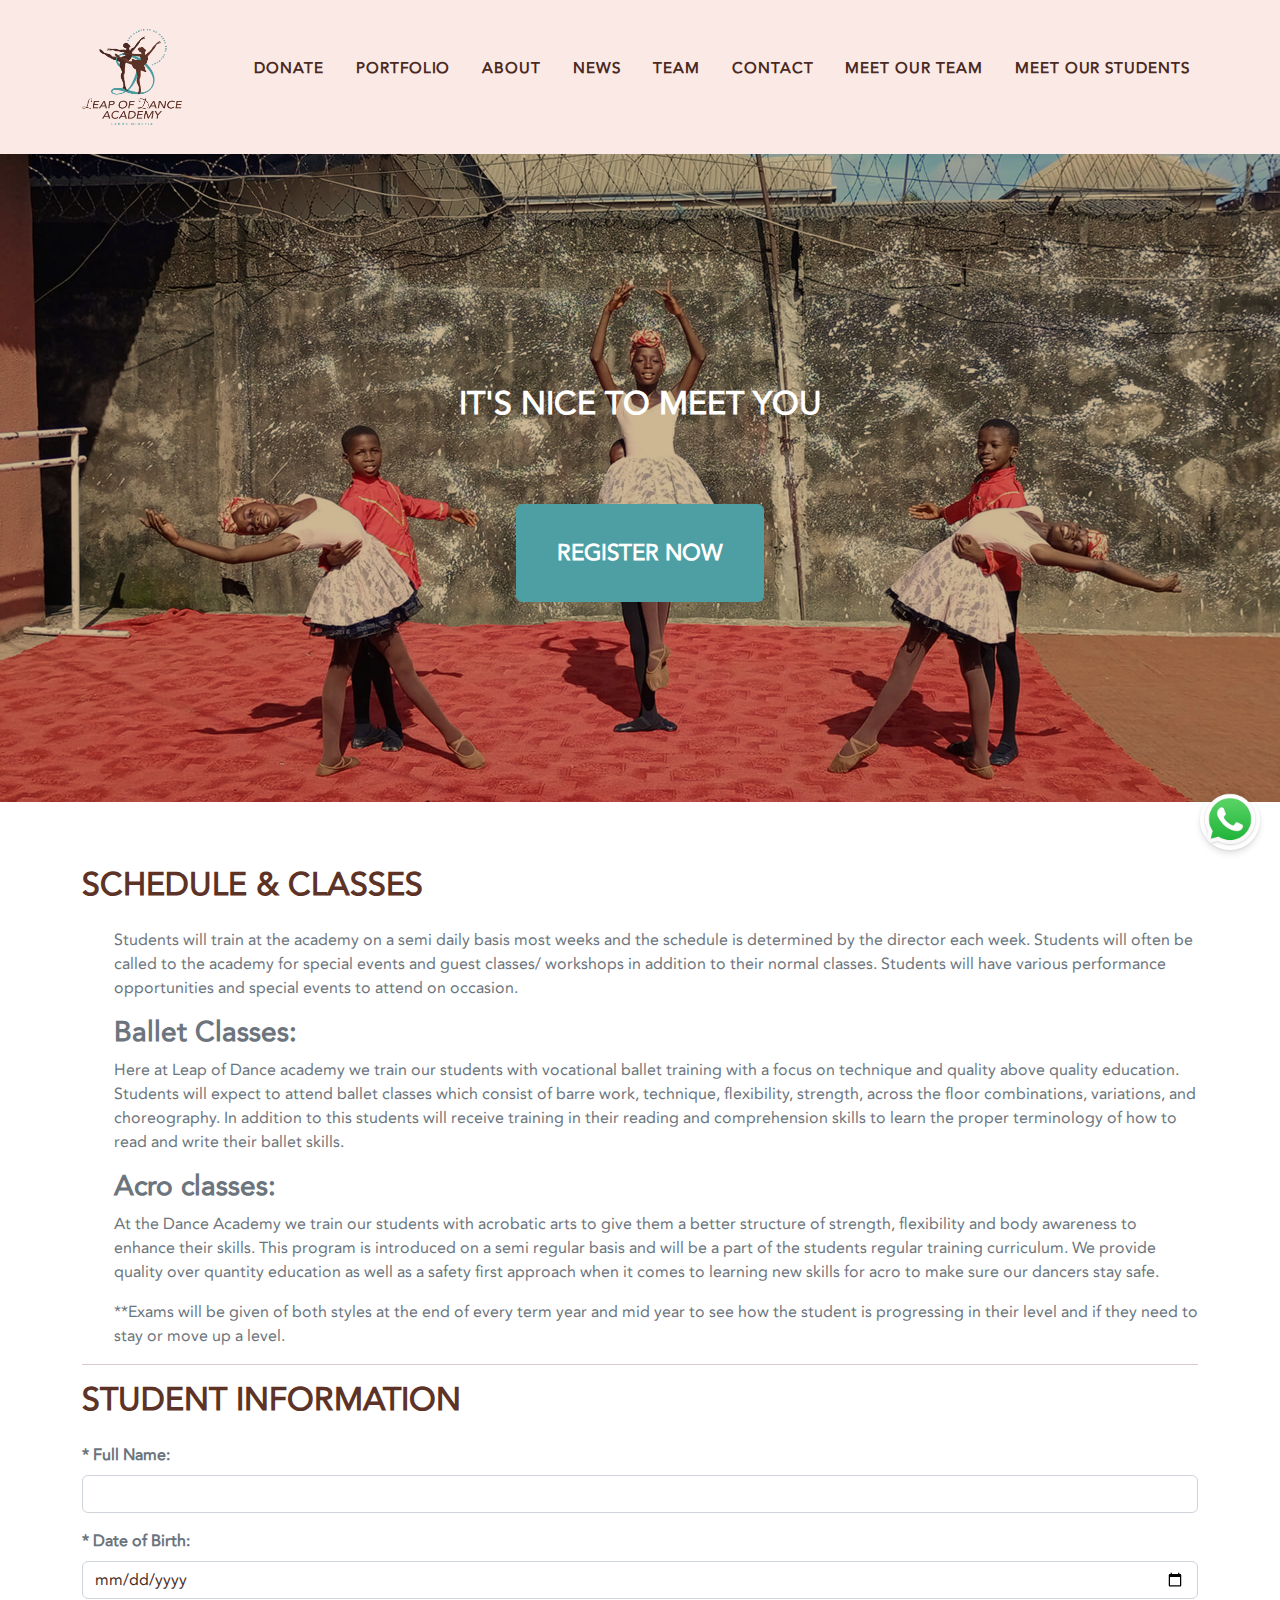
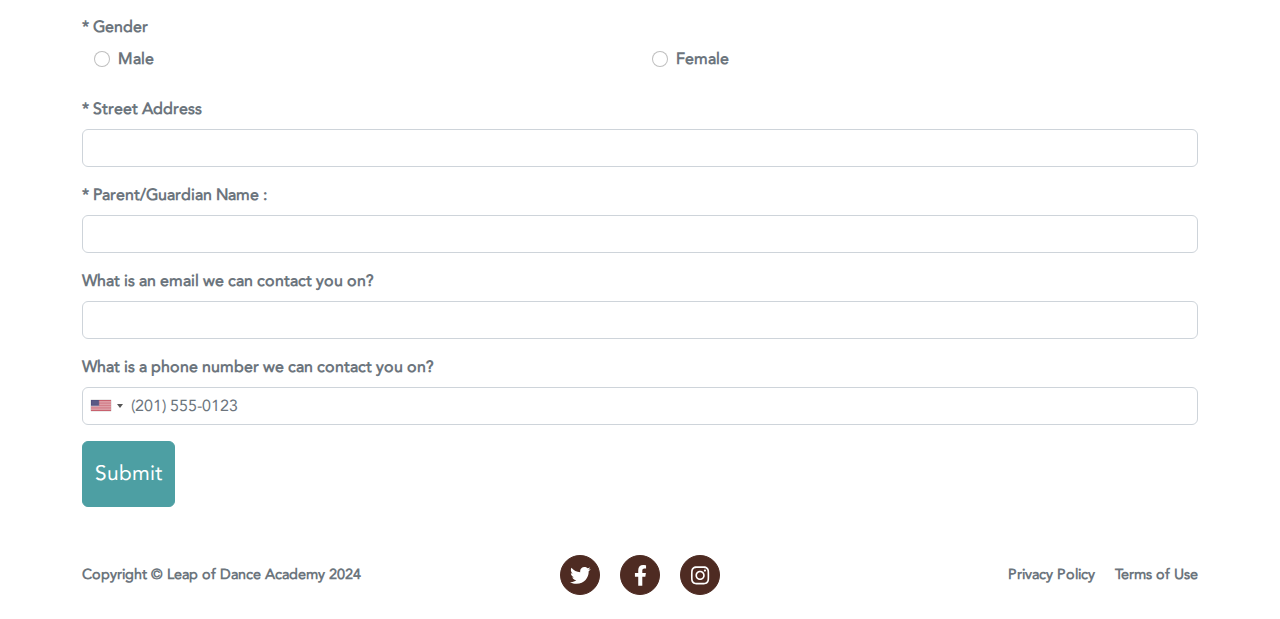
==== register.html @ f59e58b4 "first commit" ====
<!DOCTYPE html>
<html lang="en">
  <head>
    <meta charset="utf-8" />
    <meta
      name="viewport"
      content="width=device-width, initial-scale=1, shrink-to-fit=no"
    />
    <meta name="description" content="" />
    <meta name="author" content="" />
    <title>Leap of Dance Academy</title>
    <!-- Favicon-->
    <link rel="icon" type="image/x-icon" href="assets/Icon-01.ico" />
    <!-- Font Awesome icons (free version)-->
    <script src="js/all.js"></script>
    <!-- <script
      src="https://www.paypalobjects.com/donate/sdk/donate-sdk.js"
      charset="UTF-8"
    ></script> -->
    <!-- Google fonts-->
    <!-- Core theme CSS (includes Bootstrap)-->
    <link href="css/intlTelInput.css" rel="stylesheet" />
    <link href="css/bootstrap.min.css" rel="stylesheet" />
    <link href="css/styles.css" rel="stylesheet" />
  </head>
  <body id="page-top">

    <!-- Navigation-->
    <nav class="navbar navbar-expand-lg navbar-dark fixed-top" id="mainNav">
      <div class="container">
        <a class="navbar-brand" href="index.html#page-top"
          ><img src="assets/img/Leap of dance Logo Vertical.png" id="responsive-img" alt="..."
        /></a>
        <button
          class="navbar-toggler"
          type="button"
          data-bs-toggle="collapse"
          data-bs-target="#navbarResponsive"
          aria-controls="navbarResponsive"
          aria-expanded="false"
          aria-label="Toggle navigation"
        >
          Menu
          <i class="fas fa-bars ms-1"></i>
        </button>
        <div class="collapse navbar-collapse" id="navbarResponsive">
          <ul class="navbar-nav text-uppercase ms-auto py-4 py-lg-0">
            <li class="nav-item">
              <a class="nav-link" href="index.html#donate">Donate</a>
            </li>
            <li class="nav-item">
              <a class="nav-link" href="index.html#portfolio">Portfolio</a>
            </li>
            <li class="nav-item">
              <a class="nav-link" href="index.html#about">About</a>
            </li>
            <li class="nav-item">
              <a class="nav-link" href="index.html#news">News</a>
            </li>
            <li class="nav-item">
              <a class="nav-link" href="index.html#team">Team</a>
            </li>
            <li class="nav-item">
              <a class="nav-link" href="index.html#contact">Contact</a>
            </li>
            <li class="nav-item">
              <a class="nav-link" href="teamGallery.html">Meet Our Team</a>
            </li>
            <li class="nav-item">
              <a class="nav-link" href="studentGallery.html"
                >Meet Our Students</a
              >
            </li>

            <!-- <div id="paypal-donate-button-container"></div> -->
          </ul>
        </div>
      </div>
    </nav>
    <!-- Masthead-->
    <header class="masthead">
      <div class="container">
        <div class="masthead-heading text-uppercase">It's Nice To Meet You</div>
        <a class="btn btn-primary btn-xl text-uppercase" href="#registration"
          >Register Now</a
        >
      </div>
    </header>
    <!-- registration-->
    <section class="page-section" id="registration">
      <div class="container mt-5">
        <h2 class="mb-4">SCHEDULE & CLASSES</h2>
        <div class="form-group">
          <ul class="noBulletPoint">
            <li>
              <span class="simplefont">
                Students will train at the academy on a semi daily basis most
                weeks and the schedule is determined by the director each week.
                Students will often be called to the academy for special events
                and guest classes/ workshops in addition to their normal
                classes. Students will have various performance opportunities
                and special events to attend on occasion.
              </span>
            </li>
            <li>
              <h3>Ballet Classes:</h3>
              <span class="simplefont">
                Here at Leap of Dance academy we train our students with
                vocational ballet training with a focus on technique and quality
                above quality education. Students will expect to attend ballet
                classes which consist of barre work, technique, flexibility,
                strength, across the floor combinations, variations, and
                choreography. In addition to this students will receive training
                in their reading and comprehension skills to learn the proper
                terminology of how to read and write their ballet skills.
              </span>
            </li>

            <li>
              <h3>Acro classes:</h3>
              <span class="simplefont"
                >At the Dance Academy we train our students with acrobatic arts
                to give them a better structure of strength, flexibility and
                body awareness to enhance their skills. This program is
                introduced on a semi regular basis and will be a part of the
                students regular training curriculum. We provide quality over
                quantity education as well as a safety first approach when it
                comes to learning new skills for acro to make sure our dancers
                stay safe.
              </span>
            </li>
            <li>
              <span class="simplefont"
                >**Exams will be given of both styles at the end of every term
                year and mid year to see how the student is progressing in their
                level and if they need to stay or move up a level.
              </span>
            </li>
          </ul>
        </div>
        <hr />

        <h2 class="mb-4">STUDENT INFORMATION</h2>
        <form id="registrationform">
          <div class="form-group">
            <label for="name">* Full Name:</label>
            <input
              type="text"
              class="form-control"
              id="name"
              name="name"
              required
            />
          </div>
          <div class="form-group">
            <label for="DOB">* Date of Birth:</label>
            <input
              type="date"
              class="form-control"
              id="DOB"
              name="DOB"
              required
            />
          </div>

          <div class="form-group">
            <label> * Gender</label>
            <div class="container">
              <div class="row">
                <div class="col">
                  <div class="form-check">
                    <input
                      class="form-check-input"
                      type="radio"
                      name="Gender"
                      id="Male"
                      value="Male"
                      required
                    />
                    <label class="form-check-label" for="Male">Male</label>
                  </div>
                </div>
                <div class="col">
                  <div class="form-check">
                    <input
                      class="form-check-input"
                      type="radio"
                      name="Gender"
                      id="Female"
                      value="Female"
                      required
                    />
                    <label class="form-check-label" for="Female">Female</label>
                  </div>
                </div>
              </div>
            </div>
          </div>
          <div class="form-group">
            <label for="streetAddress">* Street Address</label>
            <input
              type="text"
              class="form-control"
              id="streetAddress"
              name="streetAddress"
              required
            />
          </div>

          <div class="form-group">
            <label for="ParentName">* Parent/Guardian Name :</label>
            <input
              type="text"
              class="form-control"
              id="ParentName"
              name="ParentName"
              required
            />
          </div>

          <div class="form-group">
            <label for="email"> What is an email we can contact you on?</label>
            <input
              type="email"
              class="form-control"
              id="email"
              name="email"
              required
            />
          </div>
          <div class="form-group">
            <label for="phone">
              What is a phone number we can contact you on?</label
            >
            <input
              type="text"
              class="form-control"
              id="phone"
              name="phone"
              required
            />
          </div>

          <!-- <div class="form-group">
                <label for="status">Status</label>
                <select class="form-control" id="status" name="status" required>
                    <option value="1">Read</option>
                    <option value="0">Not Read</option>
                </select>
            </div> -->
          <button type="submit" class="btn btn-primary">Submit</button>
        </form>
        <div id="responseMessage" class="mt-2"></div>
      </div>
    </section>

    <!-- Footer-->
    <footer class="footer py-4">
      <div class="container">
        <div class="row align-items-center">
          <div class="col-lg-4 text-lg-start black">
            Copyright &copy; Leap of Dance Academy 2024
          </div>
          <div class="col-lg-4 my-3 my-lg-0">
            <a
              class="btn btn-dark btn-social mx-2"
              href="https://x.com/leapofdanceaca1?s=11"
              aria-label="Twitter"
              ><i class="fab fa-twitter"></i
            ></a>
            <a
              class="btn btn-dark btn-social mx-2"
              href="https://www.facebook.com/share/KMZRRxJsvQS4gWeC/?mibextid=LQQJ4d"
              aria-label="Facebook"
              ><i class="fab fa-facebook-f"></i
            ></a>
            <a
              class="btn btn-dark btn-social mx-2"
              href="https://www.instagram.com/leapofdanceacademy?igsh=ZXJoa245aWFvaXF5"
              aria-label="instagram"
              ><i class="fab fa-instagram"></i
            ></a>
          </div>
          <div class="col-lg-4 text-lg-end">
            <a
              class="link-dark text-decoration-none me-3 black"
              href="index.html#!"
              >Privacy Policy</a
            >
            <a class="link-dark text-decoration-none black" href="index.html#!"
              >Terms of Use</a
            >
          </div>
        </div>
      </div>
    </footer>
    <div id="whatsapp-button">
      <a
        href="https://wa.me/+2347011427873?text=Hello%20there!"
        target="_blank"
      >
        <img src="assets/img/WhatsApp_icon.png" alt="WhatsApp" />
      </a>
    </div>
    <!-- Bootstrap core JS-->
    <script src="js/jquery-3.5.1.slim.min.js"></script>
    <script src="js/popper.min.js"></script>
    <script src="js/bootstrap.min.js"></script>
    <script src="js/bootstrap.bundle.min.js"></script>
    <script src="js/intlTelInput.min.js"></script>
    <script src="js/jquery.min.js"></script>

    <!-- Core theme JS-->
    <script src="js/scripts.js"></script>
    <!-- * * * * * * * * * * * * * * * * * * * * * * * * * * * * * * * * * * * * * * * *-->
    <!-- * *                               SB Forms JS                               * *-->
    <!-- * * Activate your form at https://startbootstrap.com/solution/contact-forms * *-->
    <!-- * * * * * * * * * * * * * * * * * * * * * * * * * * * * * * * * * * * * * * * *-->
    <!-- <script src="js/sb-forms-0.4.1.js"></script> -->
    <script src="js/sweetalert2@11.js"></script>

    <script>
      $(document).ready(function () {
        $("#registrationform").on("submit", function (event) {
          event.preventDefault();
          $.ajax({
            url: "php/registrationInsert.php",
            type: "post",
            data: {
              Name: $("#name").val(),
              DOB: $("#DOB").val(),
              gender: $("input[name='Gender']:checked").val(),
              streetAddress: $("#streetAddress").val(),
              parentName: $("#ParentName").val(),
              email: $("#email").val(),
              phone:
                "+" +
                phoneInput.getSelectedCountryData().dialCode+" " +
                $("#phone").val(),
              status: 0,
            },
            success: function (response) {
              $("#responseMessage").html(
                '<div class="alert alert-success">Your request has been sent successfully.</div>'
              );
              // alert(response);

              let msg =
              JSON.parse(response).status == "success"
                  ? "Thank you for Registering."
                  : "A problem has occurred.";
              Swal.fire({
                title: "Hello "+ $("#name").val(),
                text: msg,
                icon: response.status,
                confirmButtonColor: "#4d9fa3",
              });
              $("#registrationform")[0].reset();

              // setTimeout(function() {
              //     window.location.href = 'index.html';
              // }, 3000);
            },
            error: function (err) {
              // alert(err);
              Swal.fire({
                icon: "error",
                title: "Oops...",
                text: "Something went wrong!",
              });
              $("#responseMessage").html(
                '<div class="alert alert-danger">There was an error submitting your request. Please try again.</div>'
              );
            },
          });
        });
      });
    </script>

    <script>
      const phoneInputField = document.querySelector("#phone");
      const phoneInput = window.intlTelInput(phoneInputField, {
        utilsScript: "js/utils.js",
      });
    </script>
  </body>
</html>
---- css/intlTelInput.css ----
.iti {
  position: relative;
  display: inline-block; }
  .iti * {
    box-sizing: border-box;
    -moz-box-sizing: border-box; }
  .iti__hide {
    display: none; }
  .iti__v-hide {
    visibility: hidden; }
  .iti input, .iti input[type=text], .iti input[type=tel] {
    position: relative;
    z-index: 0;
    margin-top: 0 !important;
    margin-bottom: 0 !important;
    padding-right: 36px;
    margin-right: 0; }
  .iti__flag-container {
    position: absolute;
    top: 0;
    bottom: 0;
    right: 0;
    padding: 1px; }
  .iti__selected-flag {
    z-index: 1;
    position: relative;
    display: flex;
    align-items: center;
    height: 100%;
    padding: 0 6px 0 8px; }
  .iti__arrow {
    margin-left: 6px;
    width: 0;
    height: 0;
    border-left: 3px solid transparent;
    border-right: 3px solid transparent;
    border-top: 4px solid #555; }
    .iti__arrow--up {
      border-top: none;
      border-bottom: 4px solid #555; }
  .iti__country-list {
    position: absolute;
    z-index: 2;
    list-style: none;
    text-align: left;
    padding: 0;
    margin: 0 0 0 -1px;
    box-shadow: 1px 1px 4px rgba(0, 0, 0, 0.2);
    background-color: white;
    border: 1px solid #CCC;
    white-space: nowrap;
    max-height: 200px;
    overflow-y: scroll;
    -webkit-overflow-scrolling: touch; }
    .iti__country-list--dropup {
      bottom: 100%;
      margin-bottom: -1px; }
    @media (max-width: 500px) {
      .iti__country-list {
        white-space: normal; } }
  .iti__flag-box {
    display: inline-block;
    width: 20px; }
  .iti__divider {
    padding-bottom: 5px;
    margin-bottom: 5px;
    border-bottom: 1px solid #CCC; }
  .iti__country {
    padding: 5px 10px;
    outline: none; }
  .iti__dial-code {
    color: #999; }
  .iti__country.iti__highlight {
    background-color: rgba(0, 0, 0, 0.05); }
  .iti__flag-box, .iti__country-name, .iti__dial-code {
    vertical-align: middle; }
  .iti__flag-box, .iti__country-name {
    margin-right: 6px; }
  .iti--allow-dropdown input, .iti--allow-dropdown input[type=text], .iti--allow-dropdown input[type=tel], .iti--separate-dial-code input, .iti--separate-dial-code input[type=text], .iti--separate-dial-code input[type=tel] {
    padding-right: 6px;
    padding-left: 52px;
    margin-left: 0; }
  .iti--allow-dropdown .iti__flag-container, .iti--separate-dial-code .iti__flag-container {
    right: auto;
    left: 0; }
  .iti--allow-dropdown .iti__flag-container:hover {
    cursor: pointer; }
    .iti--allow-dropdown .iti__flag-container:hover .iti__selected-flag {
      background-color: rgba(0, 0, 0, 0.05); }
  .iti--allow-dropdown input[disabled] + .iti__flag-container:hover,
  .iti--allow-dropdown input[readonly] + .iti__flag-container:hover {
    cursor: default; }
    .iti--allow-dropdown input[disabled] + .iti__flag-container:hover .iti__selected-flag,
    .iti--allow-dropdown input[readonly] + .iti__flag-container:hover .iti__selected-flag {
      background-color: transparent; }
  .iti--separate-dial-code .iti__selected-flag {
    background-color: rgba(0, 0, 0, 0.05); }
  .iti--separate-dial-code .iti__selected-dial-code {
    margin-left: 6px; }
  .iti--container {
    position: absolute;
    top: -1000px;
    left: -1000px;
    z-index: 1060;
    padding: 1px; }
    .iti--container:hover {
      cursor: pointer; }

.iti-mobile .iti--container {
  top: 30px;
  bottom: 30px;
  left: 30px;
  right: 30px;
  position: fixed; }

.iti-mobile .iti__country-list {
  max-height: 100%;
  width: 100%; }

.iti-mobile .iti__country {
  padding: 10px 10px;
  line-height: 1.5em; }

.iti__flag {
  width: 20px; }
  .iti__flag.iti__be {
    width: 18px; }
  .iti__flag.iti__ch {
    width: 15px; }
  .iti__flag.iti__mc {
    width: 19px; }
  .iti__flag.iti__ne {
    width: 18px; }
  .iti__flag.iti__np {
    width: 13px; }
  .iti__flag.iti__va {
    width: 15px; }
  @media (-webkit-min-device-pixel-ratio: 2), (min-resolution: 192dpi) {
    .iti__flag {
      background-size: 5652px 15px; } }
  .iti__flag.iti__ac {
    height: 10px;
    background-position: 0px 0px; }
  .iti__flag.iti__ad {
    height: 14px;
    background-position: -22px 0px; }
  .iti__flag.iti__ae {
    height: 10px;
    background-position: -44px 0px; }
  .iti__flag.iti__af {
    height: 14px;
    background-position: -66px 0px; }
  .iti__flag.iti__ag {
    height: 14px;
    background-position: -88px 0px; }
  .iti__flag.iti__ai {
    height: 10px;
    background-position: -110px 0px; }
  .iti__flag.iti__al {
    height: 15px;
    background-position: -132px 0px; }
  .iti__flag.iti__am {
    height: 10px;
    background-position: -154px 0px; }
  .iti__flag.iti__ao {
    height: 14px;
    background-position: -176px 0px; }
  .iti__flag.iti__aq {
    height: 14px;
    background-position: -198px 0px; }
  .iti__flag.iti__ar {
    height: 13px;
    background-position: -220px 0px; }
  .iti__flag.iti__as {
    height: 10px;
    background-position: -242px 0px; }
  .iti__flag.iti__at {
    height: 14px;
    background-position: -264px 0px; }
  .iti__flag.iti__au {
    height: 10px;
    background-position: -286px 0px; }
  .iti__flag.iti__aw {
    height: 14px;
    background-position: -308px 0px; }
  .iti__flag.iti__ax {
    height: 13px;
    background-position: -330px 0px; }
  .iti__flag.iti__az {
    height: 10px;
    background-position: -352px 0px; }
  .iti__flag.iti__ba {
    height: 10px;
    background-position: -374px 0px; }
  .iti__flag.iti__bb {
    height: 14px;
    background-position: -396px 0px; }
  .iti__flag.iti__bd {
    height: 12px;
    background-position: -418px 0px; }
  .iti__flag.iti__be {
    height: 15px;
    background-position: -440px 0px; }
  .iti__flag.iti__bf {
    height: 14px;
    background-position: -460px 0px; }
  .iti__flag.iti__bg {
    height: 12px;
    background-position: -482px 0px; }
  .iti__flag.iti__bh {
    height: 12px;
    background-position: -504px 0px; }
  .iti__flag.iti__bi {
    height: 12px;
    background-position: -526px 0px; }
  .iti__flag.iti__bj {
    height: 14px;
    background-position: -548px 0px; }
  .iti__flag.iti__bl {
    height: 14px;
    background-position: -570px 0px; }
  .iti__flag.iti__bm {
    height: 10px;
    background-position: -592px 0px; }
  .iti__flag.iti__bn {
    height: 10px;
    background-position: -614px 0px; }
  .iti__flag.iti__bo {
    height: 14px;
    background-position: -636px 0px; }
  .iti__flag.iti__bq {
    height: 14px;
    background-position: -658px 0px; }
  .iti__flag.iti__br {
    height: 14px;
    background-position: -680px 0px; }
  .iti__flag.iti__bs {
    height: 10px;
    background-position: -702px 0px; }
  .iti__flag.iti__bt {
    height: 14px;
    background-position: -724px 0px; }
  .iti__flag.iti__bv {
    height: 15px;
    background-position: -746px 0px; }
  .iti__flag.iti__bw {
    height: 14px;
    background-position: -768px 0px; }
  .iti__flag.iti__by {
    height: 10px;
    background-position: -790px 0px; }
  .iti__flag.iti__bz {
    height: 14px;
    background-position: -812px 0px; }
  .iti__flag.iti__ca {
    height: 10px;
    background-position: -834px 0px; }
  .iti__flag.iti__cc {
    height: 10px;
    background-position: -856px 0px; }
  .iti__flag.iti__cd {
    height: 15px;
    background-position: -878px 0px; }
  .iti__flag.iti__cf {
    height: 14px;
    background-position: -900px 0px; }
  .iti__flag.iti__cg {
    height: 14px;
    background-position: -922px 0px; }
  .iti__flag.iti__ch {
    height: 15px;
    background-position: -944px 0px; }
  .iti__flag.iti__ci {
    height: 14px;
    background-position: -961px 0px; }
  .iti__flag.iti__ck {
    height: 10px;
    background-position: -983px 0px; }
  .iti__flag.iti__cl {
    height: 14px;
    background-position: -1005px 0px; }
  .iti__flag.iti__cm {
    height: 14px;
    background-position: -1027px 0px; }
  .iti__flag.iti__cn {
    height: 14px;
    background-position: -1049px 0px; }
  .iti__flag.iti__co {
    height: 14px;
    background-position: -1071px 0px; }
  .iti__flag.iti__cp {
    height: 14px;
    background-position: -1093px 0px; }
  .iti__flag.iti__cr {
    height: 12px;
    background-position: -1115px 0px; }
  .iti__flag.iti__cu {
    height: 10px;
    background-position: -1137px 0px; }
  .iti__flag.iti__cv {
    height: 12px;
    background-position: -1159px 0px; }
  .iti__flag.iti__cw {
    height: 14px;
    background-position: -1181px 0px; }
  .iti__flag.iti__cx {
    height: 10px;
    background-position: -1203px 0px; }
  .iti__flag.iti__cy {
    height: 14px;
    background-position: -1225px 0px; }
  .iti__flag.iti__cz {
    height: 14px;
    background-position: -1247px 0px; }
  .iti__flag.iti__de {
    height: 12px;
    background-position: -1269px 0px; }
  .iti__flag.iti__dg {
    height: 10px;
    background-position: -1291px 0px; }
  .iti__flag.iti__dj {
    height: 14px;
    background-position: -1313px 0px; }
  .iti__flag.iti__dk {
    height: 15px;
    background-position: -1335px 0px; }
  .iti__flag.iti__dm {
    height: 10px;
    background-position: -1357px 0px; }
  .iti__flag.iti__do {
    height: 14px;
    background-position: -1379px 0px; }
  .iti__flag.iti__dz {
    height: 14px;
    background-position: -1401px 0px; }
  .iti__flag.iti__ea {
    height: 14px;
    background-position: -1423px 0px; }
  .iti__flag.iti__ec {
    height: 14px;
    background-position: -1445px 0px; }
  .iti__flag.iti__ee {
    height: 13px;
    background-position: -1467px 0px; }
  .iti__flag.iti__eg {
    height: 14px;
    background-position: -1489px 0px; }
  .iti__flag.iti__eh {
    height: 10px;
    background-position: -1511px 0px; }
  .iti__flag.iti__er {
    height: 10px;
    background-position: -1533px 0px; }
  .iti__flag.iti__es {
    height: 14px;
    background-position: -1555px 0px; }
  .iti__flag.iti__et {
    height: 10px;
    background-position: -1577px 0px; }
  .iti__flag.iti__eu {
    height: 14px;
    background-position: -1599px 0px; }
  .iti__flag.iti__fi {
    height: 12px;
    background-position: -1621px 0px; }
  .iti__flag.iti__fj {
    height: 10px;
    background-position: -1643px 0px; }
  .iti__flag.iti__fk {
    height: 10px;
    background-position: -1665px 0px; }
  .iti__flag.iti__fm {
    height: 11px;
    background-position: -1687px 0px; }
  .iti__flag.iti__fo {
    height: 15px;
    background-position: -1709px 0px; }
  .iti__flag.iti__fr {
    height: 14px;
    background-position: -1731px 0px; }
  .iti__flag.iti__ga {
    height: 15px;
    background-position: -1753px 0px; }
  .iti__flag.iti__gb {
    height: 10px;
    background-position: -1775px 0px; }
  .iti__flag.iti__gd {
    height: 12px;
    background-position: -1797px 0px; }
  .iti__flag.iti__ge {
    height: 14px;
    background-position: -1819px 0px; }
  .iti__flag.iti__gf {
    height: 14px;
    background-position: -1841px 0px; }
  .iti__flag.iti__gg {
    height: 14px;
    background-position: -1863px 0px; }
  .iti__flag.iti__gh {
    height: 14px;
    background-position: -1885px 0px; }
  .iti__flag.iti__gi {
    height: 10px;
    background-position: -1907px 0px; }
  .iti__flag.iti__gl {
    height: 14px;
    background-position: -1929px 0px; }
  .iti__flag.iti__gm {
    height: 14px;
    background-position: -1951px 0px; }
  .iti__flag.iti__gn {
    height: 14px;
    background-position: -1973px 0px; }
  .iti__flag.iti__gp {
    height: 14px;
    background-position: -1995px 0px; }
  .iti__flag.iti__gq {
    height: 14px;
    background-position: -2017px 0px; }
  .iti__flag.iti__gr {
    height: 14px;
    background-position: -2039px 0px; }
  .iti__flag.iti__gs {
    height: 10px;
    background-position: -2061px 0px; }
  .iti__flag.iti__gt {
    height: 13px;
    background-position: -2083px 0px; }
  .iti__flag.iti__gu {
    height: 11px;
    background-position: -2105px 0px; }
  .iti__flag.iti__gw {
    height: 10px;
    background-position: -2127px 0px; }
  .iti__flag.iti__gy {
    height: 12px;
    background-position: -2149px 0px; }
  .iti__flag.iti__hk {
    height: 14px;
    background-position: -2171px 0px; }
  .iti__flag.iti__hm {
    height: 10px;
    background-position: -2193px 0px; }
  .iti__flag.iti__hn {
    height: 10px;
    background-position: -2215px 0px; }
  .iti__flag.iti__hr {
    height: 10px;
    background-position: -2237px 0px; }
  .iti__flag.iti__ht {
    height: 12px;
    background-position: -2259px 0px; }
  .iti__flag.iti__hu {
    height: 10px;
    background-position: -2281px 0px; }
  .iti__flag.iti__ic {
    height: 14px;
    background-position: -2303px 0px; }
  .iti__flag.iti__id {
    height: 14px;
    background-position: -2325px 0px; }
  .iti__flag.iti__ie {
    height: 10px;
    background-position: -2347px 0px; }
  .iti__flag.iti__il {
    height: 15px;
    background-position: -2369px 0px; }
  .iti__flag.iti__im {
    height: 10px;
    background-position: -2391px 0px; }
  .iti__flag.iti__in {
    height: 14px;
    background-position: -2413px 0px; }
  .iti__flag.iti__io {
    height: 10px;
    background-position: -2435px 0px; }
  .iti__flag.iti__iq {
    height: 14px;
    background-position: -2457px 0px; }
  .iti__flag.iti__ir {
    height: 12px;
    background-position: -2479px 0px; }
  .iti__flag.iti__is {
    height: 15px;
    background-position: -2501px 0px; }
  .iti__flag.iti__it {
    height: 14px;
    background-position: -2523px 0px; }
  .iti__flag.iti__je {
    height: 12px;
    background-position: -2545px 0px; }
  .iti__flag.iti__jm {
    height: 10px;
    background-position: -2567px 0px; }
  .iti__flag.iti__jo {
    height: 10px;
    background-position: -2589px 0px; }
  .iti__flag.iti__jp {
    height: 14px;
    background-position: -2611px 0px; }
  .iti__flag.iti__ke {
    height: 14px;
    background-position: -2633px 0px; }
  .iti__flag.iti__kg {
    height: 12px;
    background-position: -2655px 0px; }
  .iti__flag.iti__kh {
    height: 13px;
    background-position: -2677px 0px; }
  .iti__flag.iti__ki {
    height: 10px;
    background-position: -2699px 0px; }
  .iti__flag.iti__km {
    height: 12px;
    background-position: -2721px 0px; }
  .iti__flag.iti__kn {
    height: 14px;
    background-position: -2743px 0px; }
  .iti__flag.iti__kp {
    height: 10px;
    background-position: -2765px 0px; }
  .iti__flag.iti__kr {
    height: 14px;
    background-position: -2787px 0px; }
  .iti__flag.iti__kw {
    height: 10px;
    background-position: -2809px 0px; }
  .iti__flag.iti__ky {
    height: 10px;
    background-position: -2831px 0px; }
  .iti__flag.iti__kz {
    height: 10px;
    background-position: -2853px 0px; }
  .iti__flag.iti__la {
    height: 14px;
    background-position: -2875px 0px; }
  .iti__flag.iti__lb {
    height: 14px;
    background-position: -2897px 0px; }
  .iti__flag.iti__lc {
    height: 10px;
    background-position: -2919px 0px; }
  .iti__flag.iti__li {
    height: 12px;
    background-position: -2941px 0px; }
  .iti__flag.iti__lk {
    height: 10px;
    background-position: -2963px 0px; }
  .iti__flag.iti__lr {
    height: 11px;
    background-position: -2985px 0px; }
  .iti__flag.iti__ls {
    height: 14px;
    background-position: -3007px 0px; }
  .iti__flag.iti__lt {
    height: 12px;
    background-position: -3029px 0px; }
  .iti__flag.iti__lu {
    height: 12px;
    background-position: -3051px 0px; }
  .iti__flag.iti__lv {
    height: 10px;
    background-position: -3073px 0px; }
  .iti__flag.iti__ly {
    height: 10px;
    background-position: -3095px 0px; }
  .iti__flag.iti__ma {
    height: 14px;
    background-position: -3117px 0px; }
  .iti__flag.iti__mc {
    height: 15px;
    background-position: -3139px 0px; }
  .iti__flag.iti__md {
    height: 10px;
    background-position: -3160px 0px; }
  .iti__flag.iti__me {
    height: 10px;
    background-position: -3182px 0px; }
  .iti__flag.iti__mf {
    height: 14px;
    background-position: -3204px 0px; }
  .iti__flag.iti__mg {
    height: 14px;
    background-position: -3226px 0px; }
  .iti__flag.iti__mh {
    height: 11px;
    background-position: -3248px 0px; }
  .iti__flag.iti__mk {
    height: 10px;
    background-position: -3270px 0px; }
  .iti__flag.iti__ml {
    height: 14px;
    background-position: -3292px 0px; }
  .iti__flag.iti__mm {
    height: 14px;
    background-position: -3314px 0px; }
  .iti__flag.iti__mn {
    height: 10px;
    background-position: -3336px 0px; }
  .iti__flag.iti__mo {
    height: 14px;
    background-position: -3358px 0px; }
  .iti__flag.iti__mp {
    height: 10px;
    background-position: -3380px 0px; }
  .iti__flag.iti__mq {
    height: 14px;
    background-position: -3402px 0px; }
  .iti__flag.iti__mr {
    height: 14px;
    background-position: -3424px 0px; }
  .iti__flag.iti__ms {
    height: 10px;
    background-position: -3446px 0px; }
  .iti__flag.iti__mt {
    height: 14px;
    background-position: -3468px 0px; }
  .iti__flag.iti__mu {
    height: 14px;
    background-position: -3490px 0px; }
  .iti__flag.iti__mv {
    height: 14px;
    background-position: -3512px 0px; }
  .iti__flag.iti__mw {
    height: 14px;
    background-position: -3534px 0px; }
  .iti__flag.iti__mx {
    height: 12px;
    background-position: -3556px 0px; }
  .iti__flag.iti__my {
    height: 10px;
    background-position: -3578px 0px; }
  .iti__flag.iti__mz {
    height: 14px;
    background-position: -3600px 0px; }
  .iti__flag.iti__na {
    height: 14px;
    background-position: -3622px 0px; }
  .iti__flag.iti__nc {
    height: 10px;
    background-position: -3644px 0px; }
  .iti__flag.iti__ne {
    height: 15px;
    background-position: -3666px 0px; }
  .iti__flag.iti__nf {
    height: 10px;
    background-position: -3686px 0px; }
  .iti__flag.iti__ng {
    height: 10px;
    background-position: -3708px 0px; }
  .iti__flag.iti__ni {
    height: 12px;
    background-position: -3730px 0px; }
  .iti__flag.iti__nl {
    height: 14px;
    background-position: -3752px 0px; }
  .iti__flag.iti__no {
    height: 15px;
    background-position: -3774px 0px; }
  .iti__flag.iti__np {
    height: 15px;
    background-position: -3796px 0px; }
  .iti__flag.iti__nr {
    height: 10px;
    background-position: -3811px 0px; }
  .iti__flag.iti__nu {
    height: 10px;
    background-position: -3833px 0px; }
  .iti__flag.iti__nz {
    height: 10px;
    background-position: -3855px 0px; }
  .iti__flag.iti__om {
    height: 10px;
    background-position: -3877px 0px; }
  .iti__flag.iti__pa {
    height: 14px;
    background-position: -3899px 0px; }
  .iti__flag.iti__pe {
    height: 14px;
    background-position: -3921px 0px; }
  .iti__flag.iti__pf {
    height: 14px;
    background-position: -3943px 0px; }
  .iti__flag.iti__pg {
    height: 15px;
    background-position: -3965px 0px; }
  .iti__flag.iti__ph {
    height: 10px;
    background-position: -3987px 0px; }
  .iti__flag.iti__pk {
    height: 14px;
    background-position: -4009px 0px; }
  .iti__flag.iti__pl {
    height: 13px;
    background-position: -4031px 0px; }
  .iti__flag.iti__pm {
    height: 14px;
    background-position: -4053px 0px; }
  .iti__flag.iti__pn {
    height: 10px;
    background-position: -4075px 0px; }
  .iti__flag.iti__pr {
    height: 14px;
    background-position: -4097px 0px; }
  .iti__flag.iti__ps {
    height: 10px;
    background-position: -4119px 0px; }
  .iti__flag.iti__pt {
    height: 14px;
    background-position: -4141px 0px; }
  .iti__flag.iti__pw {
    height: 13px;
    background-position: -4163px 0px; }
  .iti__flag.iti__py {
    height: 11px;
    background-position: -4185px 0px; }
  .iti__flag.iti__qa {
    height: 8px;
    background-position: -4207px 0px; }
  .iti__flag.iti__re {
    height: 14px;
    background-position: -4229px 0px; }
  .iti__flag.iti__ro {
    height: 14px;
    background-position: -4251px 0px; }
  .iti__flag.iti__rs {
    height: 14px;
    background-position: -4273px 0px; }
  .iti__flag.iti__ru {
    height: 14px;
    background-position: -4295px 0px; }
  .iti__flag.iti__rw {
    height: 14px;
    background-position: -4317px 0px; }
  .iti__flag.iti__sa {
    height: 14px;
    background-position: -4339px 0px; }
  .iti__flag.iti__sb {
    height: 10px;
    background-position: -4361px 0px; }
  .iti__flag.iti__sc {
    height: 10px;
    background-position: -4383px 0px; }
  .iti__flag.iti__sd {
    height: 10px;
    background-position: -4405px 0px; }
  .iti__flag.iti__se {
    height: 13px;
    background-position: -4427px 0px; }
  .iti__flag.iti__sg {
    height: 14px;
    background-position: -4449px 0px; }
  .iti__flag.iti__sh {
    height: 10px;
    background-position: -4471px 0px; }
  .iti__flag.iti__si {
    height: 10px;
    background-position: -4493px 0px; }
  .iti__flag.iti__sj {
    height: 15px;
    background-position: -4515px 0px; }
  .iti__flag.iti__sk {
    height: 14px;
    background-position: -4537px 0px; }
  .iti__flag.iti__sl {
    height: 14px;
    background-position: -4559px 0px; }
  .iti__flag.iti__sm {
    height: 15px;
    background-position: -4581px 0px; }
  .iti__flag.iti__sn {
    height: 14px;
    background-position: -4603px 0px; }
  .iti__flag.iti__so {
    height: 14px;
    background-position: -4625px 0px; }
  .iti__flag.iti__sr {
    height: 14px;
    background-position: -4647px 0px; }
  .iti__flag.iti__ss {
    height: 10px;
    background-position: -4669px 0px; }
  .iti__flag.iti__st {
    height: 10px;
    background-position: -4691px 0px; }
  .iti__flag.iti__sv {
    height: 12px;
    background-position: -4713px 0px; }
  .iti__flag.iti__sx {
    height: 14px;
    background-position: -4735px 0px; }
  .iti__flag.iti__sy {
    height: 14px;
    background-position: -4757px 0px; }
  .iti__flag.iti__sz {
    height: 14px;
    background-position: -4779px 0px; }
  .iti__flag.iti__ta {
    height: 10px;
    background-position: -4801px 0px; }
  .iti__flag.iti__tc {
    height: 10px;
    background-position: -4823px 0px; }
  .iti__flag.iti__td {
    height: 14px;
    background-position: -4845px 0px; }
  .iti__flag.iti__tf {
    height: 14px;
    background-position: -4867px 0px; }
  .iti__flag.iti__tg {
    height: 13px;
    background-position: -4889px 0px; }
  .iti__flag.iti__th {
    height: 14px;
    background-position: -4911px 0px; }
  .iti__flag.iti__tj {
    height: 10px;
    background-position: -4933px 0px; }
  .iti__flag.iti__tk {
    height: 10px;
    background-position: -4955px 0px; }
  .iti__flag.iti__tl {
    height: 10px;
    background-position: -4977px 0px; }
  .iti__flag.iti__tm {
    height: 14px;
    background-position: -4999px 0px; }
  .iti__flag.iti__tn {
    height: 14px;
    background-position: -5021px 0px; }
  .iti__flag.iti__to {
    height: 10px;
    background-position: -5043px 0px; }
  .iti__flag.iti__tr {
    height: 14px;
    background-position: -5065px 0px; }
  .iti__flag.iti__tt {
    height: 12px;
    background-position: -5087px 0px; }
  .iti__flag.iti__tv {
    height: 10px;
    background-position: -5109px 0px; }
  .iti__flag.iti__tw {
    height: 14px;
    background-position: -5131px 0px; }
  .iti__flag.iti__tz {
    height: 14px;
    background-position: -5153px 0px; }
  .iti__flag.iti__ua {
    height: 14px;
    background-position: -5175px 0px; }
  .iti__flag.iti__ug {
    height: 14px;
    background-position: -5197px 0px; }
  .iti__flag.iti__um {
    height: 11px;
    background-position: -5219px 0px; }
  .iti__flag.iti__un {
    height: 14px;
    background-position: -5241px 0px; }
  .iti__flag.iti__us {
    height: 11px;
    background-position: -5263px 0px; }
  .iti__flag.iti__uy {
    height: 14px;
    background-position: -5285px 0px; }
  .iti__flag.iti__uz {
    height: 10px;
    background-position: -5307px 0px; }
  .iti__flag.iti__va {
    height: 15px;
    background-position: -5329px 0px; }
  .iti__flag.iti__vc {
    height: 14px;
    background-position: -5346px 0px; }
  .iti__flag.iti__ve {
    height: 14px;
    background-position: -5368px 0px; }
  .iti__flag.iti__vg {
    height: 10px;
    background-position: -5390px 0px; }
  .iti__flag.iti__vi {
    height: 14px;
    background-position: -5412px 0px; }
  .iti__flag.iti__vn {
    height: 14px;
    background-position: -5434px 0px; }
  .iti__flag.iti__vu {
    height: 12px;
    background-position: -5456px 0px; }
  .iti__flag.iti__wf {
    height: 14px;
    background-position: -5478px 0px; }
  .iti__flag.iti__ws {
    height: 10px;
    background-position: -5500px 0px; }
  .iti__flag.iti__xk {
    height: 15px;
    background-position: -5522px 0px; }
  .iti__flag.iti__ye {
    height: 14px;
    background-position: -5544px 0px; }
  .iti__flag.iti__yt {
    height: 14px;
    background-position: -5566px 0px; }
  .iti__flag.iti__za {
    height: 14px;
    background-position: -5588px 0px; }
  .iti__flag.iti__zm {
    height: 14px;
    background-position: -5610px 0px; }
  .iti__flag.iti__zw {
    height: 10px;
    background-position: -5632px 0px; }

.iti__flag {
  height: 15px;
  box-shadow: 0px 0px 1px 0px #888;
  background-image: url("../assets/img/flags/flags.png");
  background-repeat: no-repeat;
  background-color: #DBDBDB;
  background-position: 20px 0; }
  @media (-webkit-min-device-pixel-ratio: 2), (min-resolution: 192dpi) {
    .iti__flag {
      background-image: url("../assets/img/flags/flags@2x.png"); } }

.iti__flag.iti__np {
  background-color: transparent; }
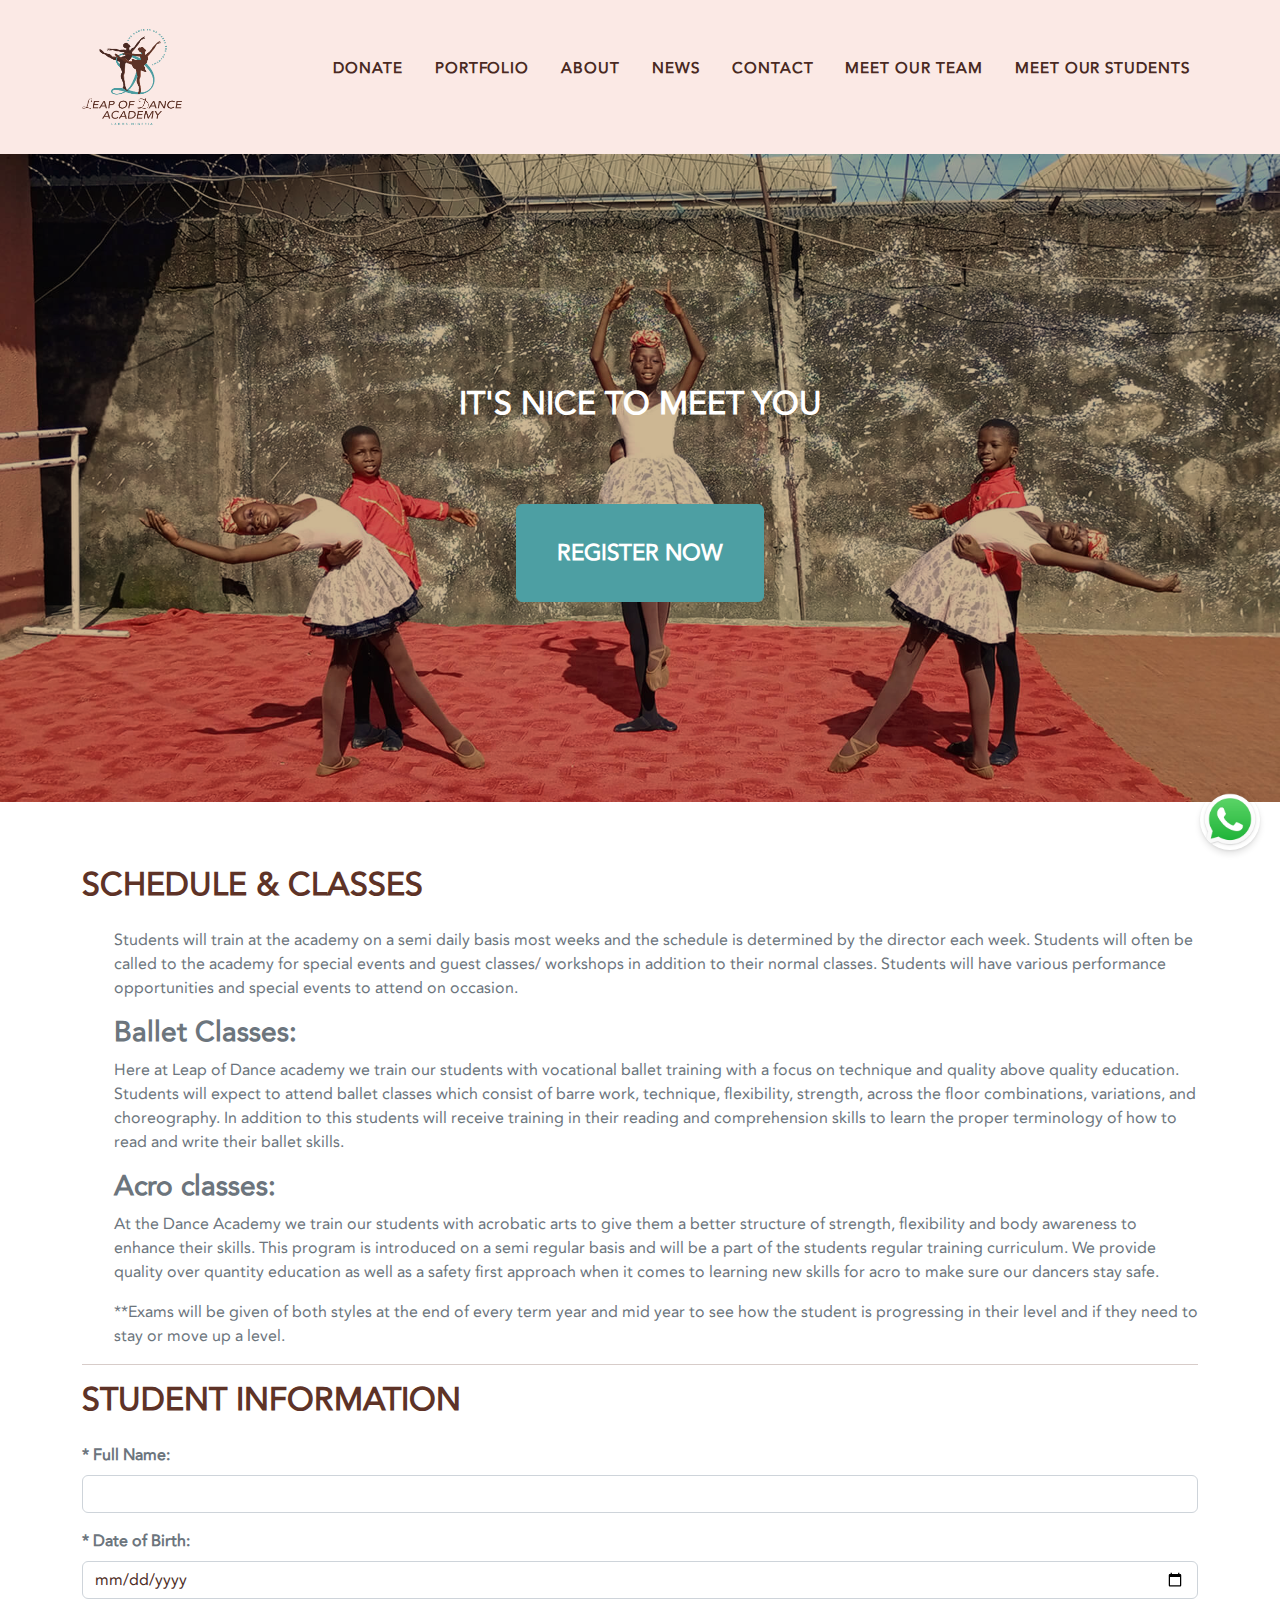
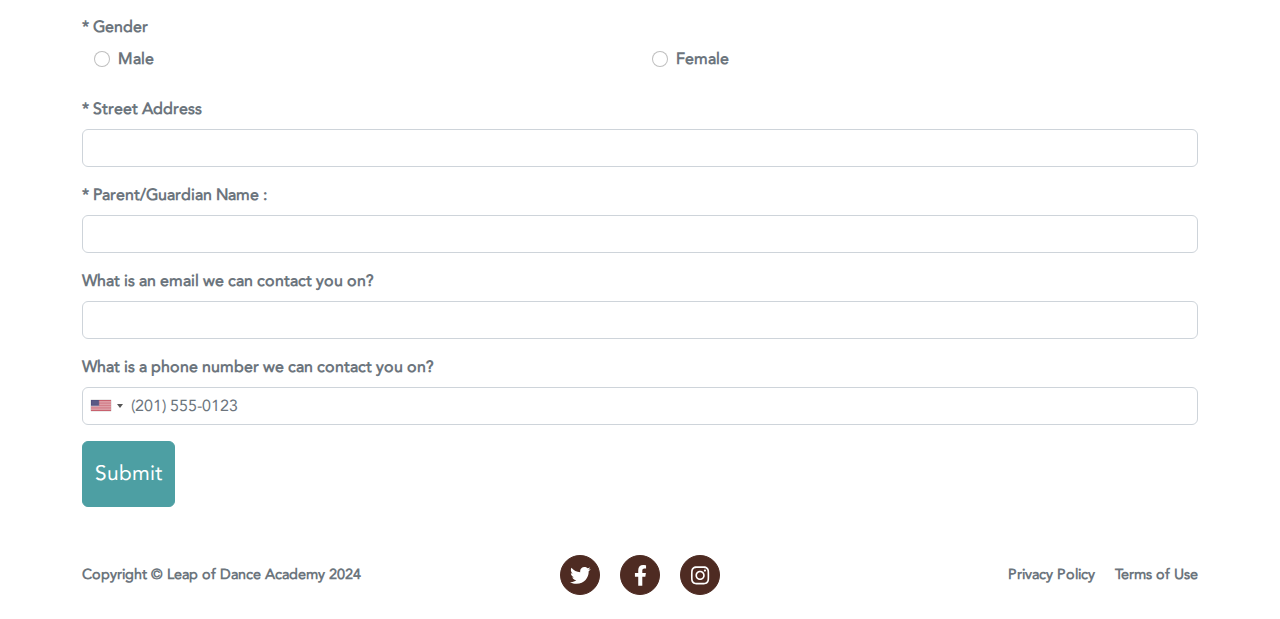
==== commit 8b22879a: "removed team from all pages which scroll down to team section/ modified sponsorship thanks text/ and" ====
--- a/register.html
+++ b/register.html
@@ -22,10 +22,20 @@
     <link href="css/intlTelInput.css" rel="stylesheet" />
     <link href="css/bootstrap.min.css" rel="stylesheet" />
     <link href="css/styles.css" rel="stylesheet" />
+    
+    <script async src="https://www.googletagmanager.com/gtag/js?id=G-2LLY8YR5EX"></script>
+    <script>
+      window.dataLayer = window.dataLayer || [];
+      function gtag(){dataLayer.push(arguments);}
+      gtag('js', new Date());
+
+      gtag('config', 'G-2LLY8YR5EX');
+    </script>
   </head>
   <body id="page-top">
 
     <!-- Navigation-->
+     
     <nav class="navbar navbar-expand-lg navbar-dark fixed-top" id="mainNav">
       <div class="container">
         <a class="navbar-brand" href="index.html#page-top"
@@ -57,9 +67,9 @@
             <li class="nav-item">
               <a class="nav-link" href="index.html#news">News</a>
             </li>
-            <li class="nav-item">
+            <!-- <li class="nav-item">
               <a class="nav-link" href="index.html#team">Team</a>
-            </li>
+            </li> -->
             <li class="nav-item">
               <a class="nav-link" href="index.html#contact">Contact</a>
             </li>
